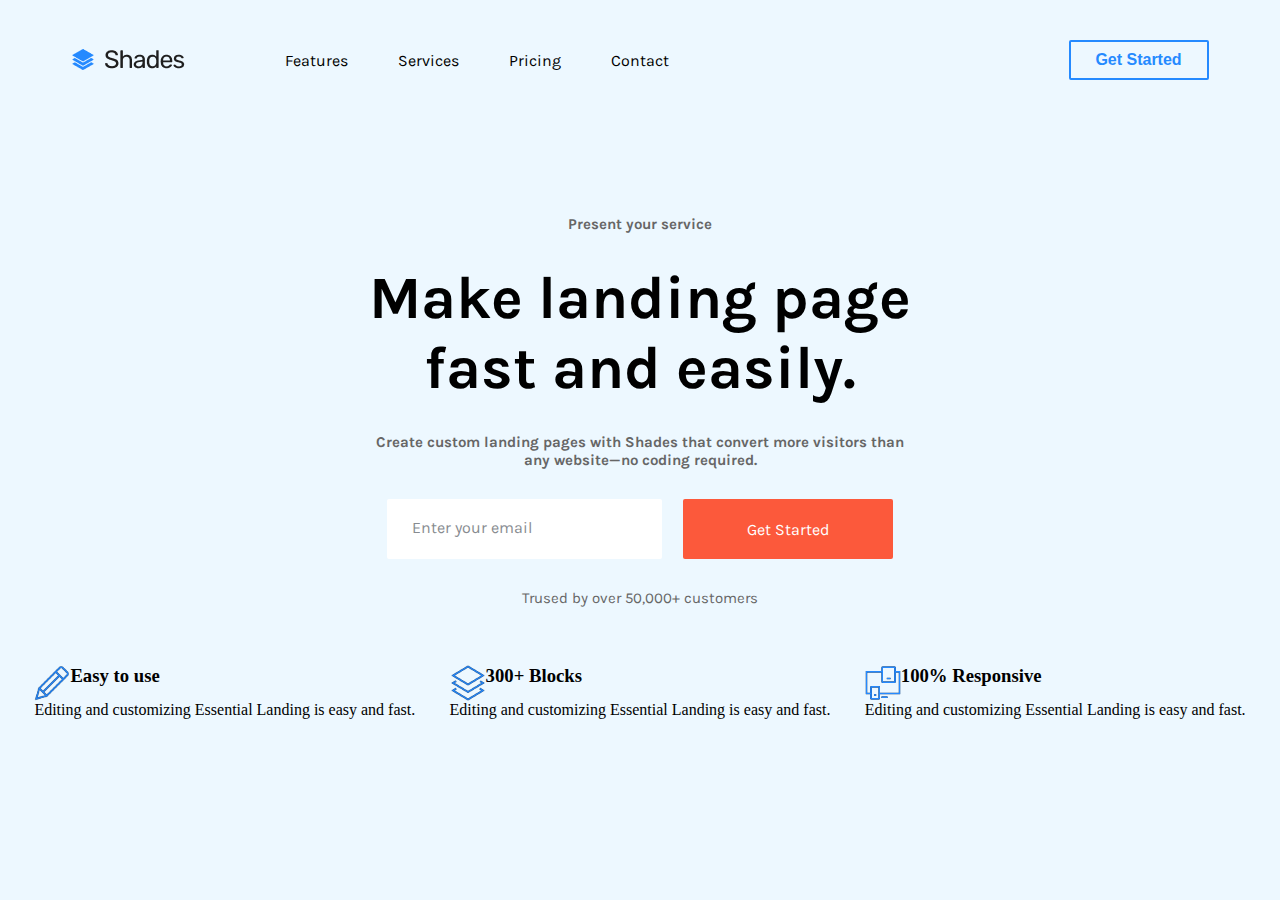
==== clonepg/index.html @ b216cfcd "first commit" ====
<!DOCTYPE html>
<html lang="pt-br">
<head>
    <meta charset="UTF-8">
    <meta http-equiv="X-UA-Compatible" content="IE=edge">
    <meta name="viewport" content="width=device-width, initial-scale=1.0">
    <link rel="shortcut icon" href="block.svg" type="image/x-icon">
    <link rel="stylesheet" href="style.css">
    <title>Shades</title>
</head>
<body>
    <section>
        <div class="conteiner-inicial">
            <header>
                <div class="sessao-header">
                    <div class="imagem-wrapper">
                        <img src="img/Logo.png" alt="logo">
                    </div>
                    <ul>
                        <li>Features </li>
                        <li>Services</li>
                        <li>Pricing</li>
                        <li>Contact</li>
                    </ul>
                    <div class="button-header">
                        <button type="submit">Get Started</button>
                    </div>
                </div>
            </header>
            <main>
                <div class="sessao-main">
                    <div class="sessao-texto">
                        <p>
                            Present your service
                        </p>
                        <h1>
                            Make landing page fast and easily.
                        </h1>
                        <p>
                            Create custom landing pages with Shades that convert more visitors than any website—no coding required.
                        </p>
                    </div>
                    <div class="input">
                        <div class="sessao-input">
                            <input type="text" class="field" id="Enter your email">
                            <label for="Enter your email" class="field-label">Enter your email</label>
                        </div>
                        <div class="button-main">
                            <button type="submit">Get Started</button>
                        </div>
                    </div>
                    <div class="paragrafo-footer-main">
                        <p>
                            Trused by over 50,000+ customers
                        </p>
                    </div>
                </div>
            </main>
            <div class="sessao-conteudo">
                <div class="conteiner-conteudo">
                    <div class="conteudo">
                        <div class="titulo-conteudo">
                            <img src="img/pencil.svg" alt="">
                            <h3>Easy to use</h3>
                        </div>
                        <div class="text-conteudo">
                            <p>
                                Editing and customizing Essential Landing is easy and fast.
                            </p>
                        </div>
                    </div>
                    <div class="conteudo">
                        <div class="titulo-conteudo">
                            <img src="img/blocks.svg" alt="">
                            <h3>300+ Blocks</h3>
                        </div>
                        <div class="text-conteudo">
                            <p>
                                Editing and customizing Essential Landing is easy and fast.
                            </p>
                        </div>
                    </div>
                    <div class="conteudo">
                        <div class="titulo-conteudo">
                            <img src="img/responsive.svg" alt="">
                            <h3>100% Responsive</h3>
                        </div>
                        <div class="text-conteudo">
                            <p>
                                Editing and customizing Essential Landing is easy and fast.
                            </p>
                        </div>
                    </div>
                </div>
            </div>
        </div>
    </section>
</body>
</html>
---- clonepg/style.css ----
@import url('https://fonts.googleapis.com/css2?family=Karla:wght@200;300;400;500;600;700&family=Rubik:wght@300;400;500;600&display=swap');

@import url("https://cdnjs.cloudflare.com/ajax/libs/font-awesome/5.15.4/css/all.min.css");

:root {
    --font-principal:'Karla', sans-serif
}

* {
    margin: 0;
    padding: 0;
}

.conteiner-inicial{
    width: 100%;
    height: 100vh;
    background-color: #d9f0ff7a;
    position: relative;
    
}

.sessao-header {
    display: flex;
    justify-content: center;
    align-items: center;
    padding-top: 40px;
}

.sessao-header img {
    padding-right: 50px;
    cursor: pointer;
}

.sessao-header ul {
    display: flex;
}

.sessao-header li {
    list-style: none;
    padding-left: 50px;
    font-family: var(--font-principal);
    cursor: pointer;
}

.sessao-header button {
    width: 140px;
    height: 40px;
    background: transparent;
    border: 2px solid #258AFF;
    color: #258AFF;
    border-radius: 2px;
    font-size: 16px;
    font-weight: 600;  
    margin-left: 400px;
    cursor: pointer;
}

main {
    width: 100%;
    height: 65%;
    display: flex;
    justify-content: center;
    align-items: flex-end;   
}

.sessao-main {
    width: 550px;
    height: 450px;
    
}

.sessao-texto p {
    text-align: center;
    font-family: var(--font-principal);
    font-size: 15px;
    font-weight: bold;
    color: #666666;
    padding-bottom: 30px;
}

.sessao-texto h1 {
    font-family: var(--font-principal);
    font-size: 60px;
    text-align: center;
    padding-bottom: 30px;
}

.ligth p {
    text-align: center;
    font-family: var(--font-principal);
    font-size: 15px;
    color: #666666;
    padding-bottom: 30px;
}

.sessao-input {
    position: relative;
}

.input {
    display: flex;
    justify-content: space-evenly;
    align-items: center;
}

.field {
    width: 275px;
    height: 60px;
    border: none;
    background-color: white;
    border-radius: 2px;
}

.field-label {
    width: 100%;
    height: 100%;
    font-family: var(--font-principal);
    border: none;
    position: absolute;
    left: 25px;
    top: 19px;
    color: #878B90;
    font-size: 16px;
}

.field:focus ~ .field-label {
    opacity: 0;
}

.input button {
    width: 210px;
    height: 60px;
    background-color:#FC593B;
    color: white;
    border: none;
    border-radius: 2px;
    font-size: 16px;
    cursor: pointer;
    font-family: var(--font-principal);
}

.input button:hover {
    background-color:#f83d1c;
}

.paragrafo-footer-main {
    display: flex;
    justify-content: center;
    padding-top: 30px;
}

.paragrafo-footer-main p {
    text-align: center;
    font-family: var(--font-principal);
    font-size: 15px;
    color: #666666;
    padding-bottom: 30px;
}

.conteiner-conteudo {
    display: flex;
    justify-content: space-evenly;
    align-items: center;
}

.conteudo {
    
}

.titulo-conteudo {
    
    display: flex;

}
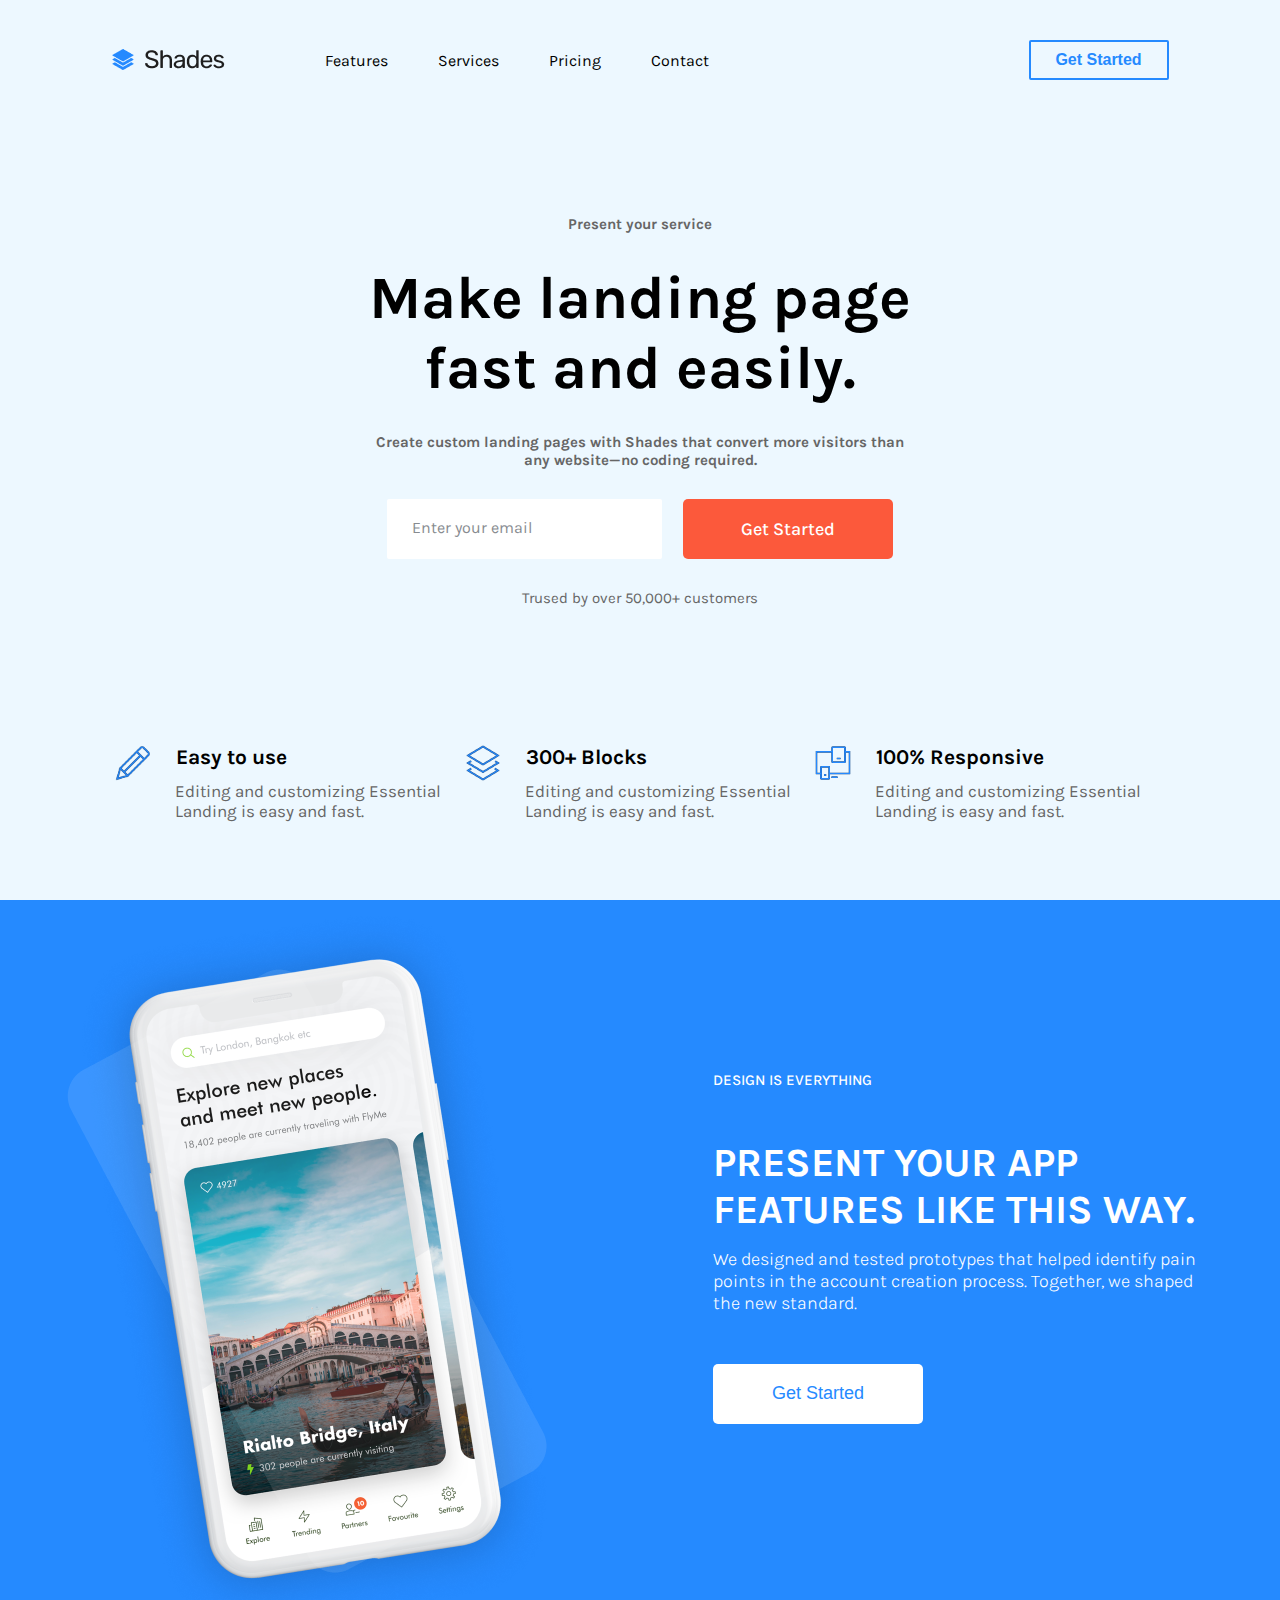
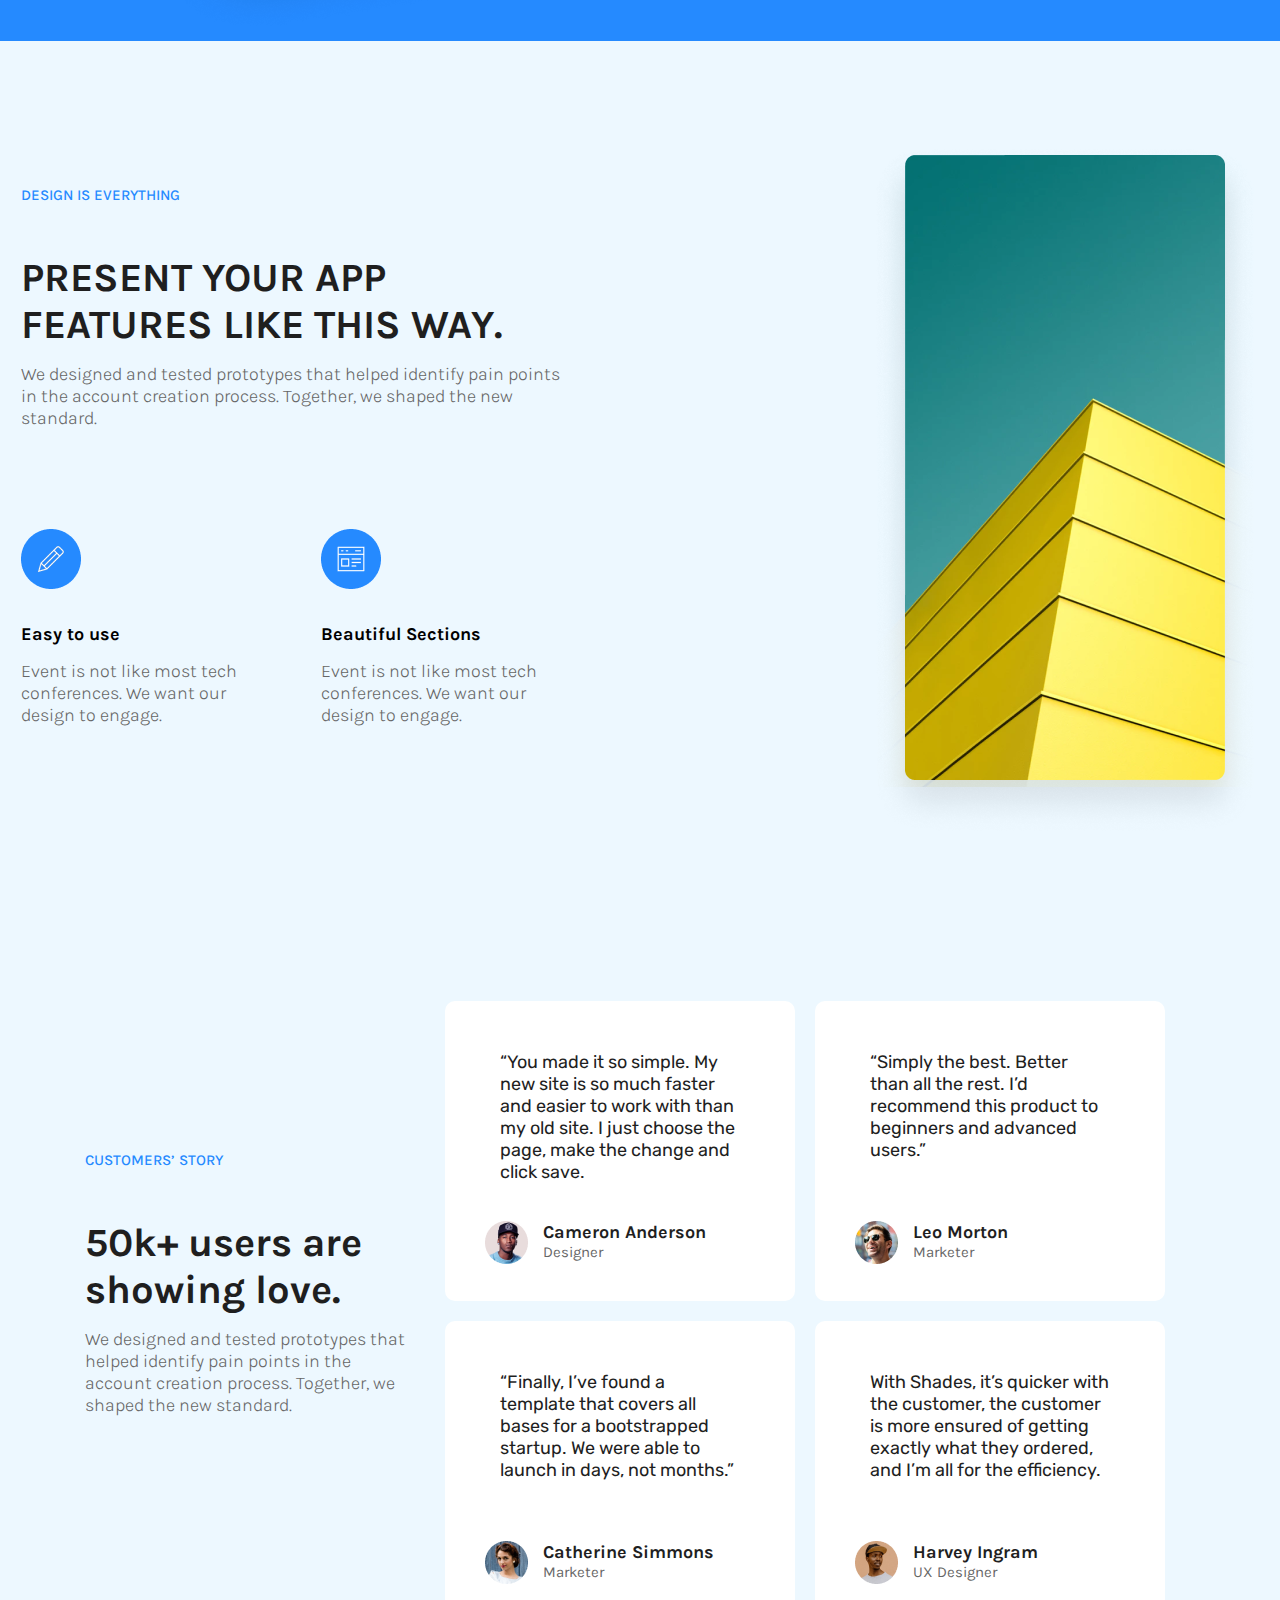
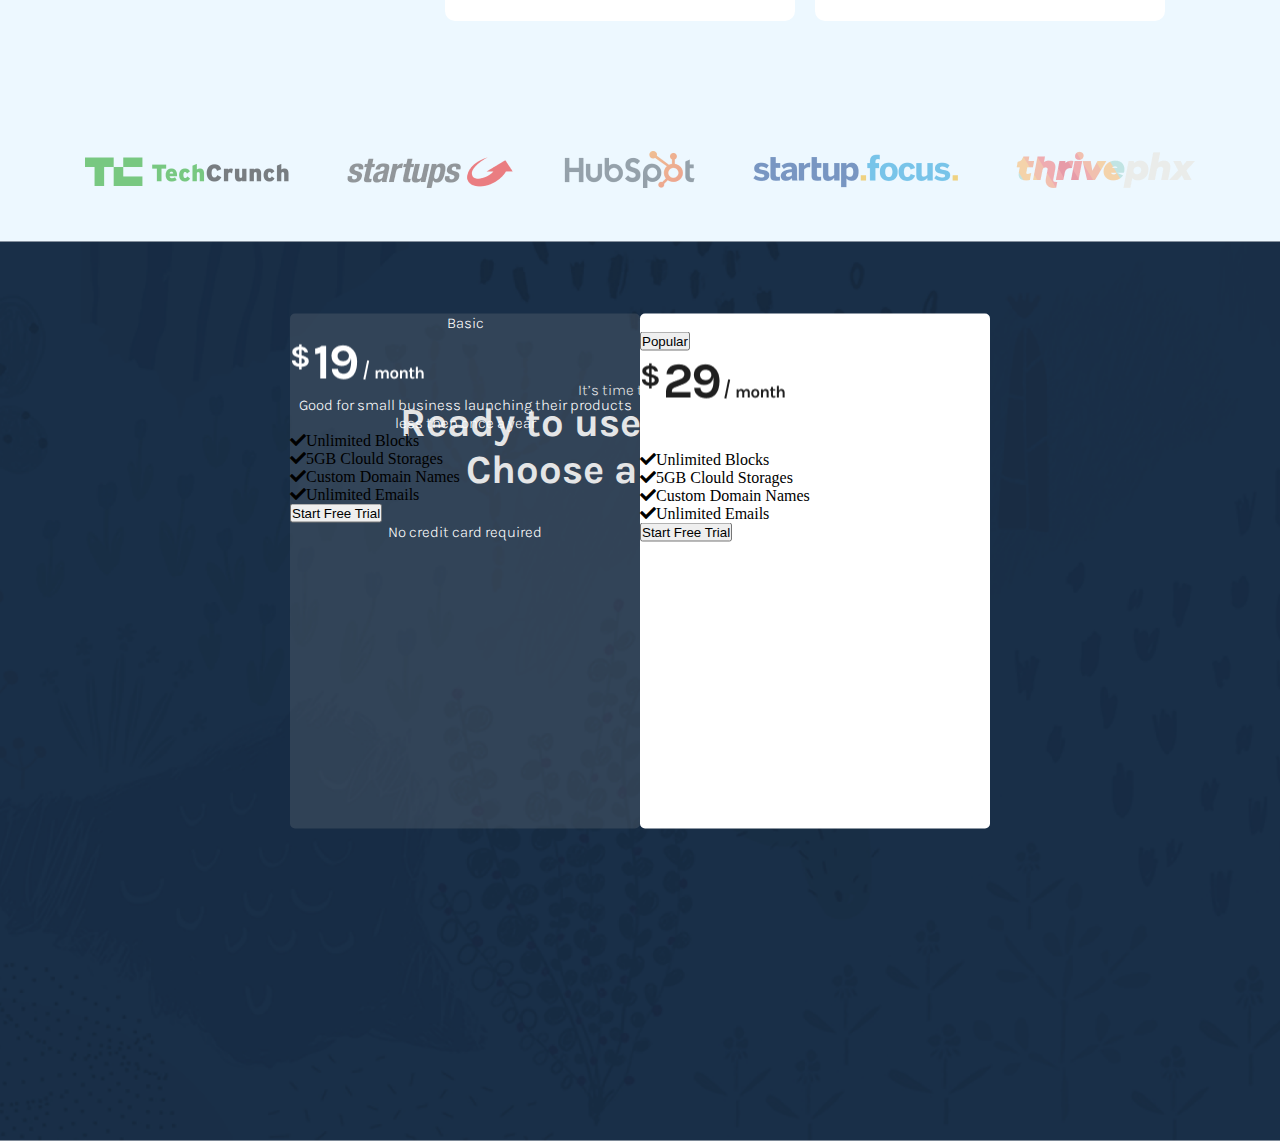
==== commit 953a1f18: "20-08" ====
--- a/clonepg/index.html
+++ b/clonepg/index.html
@@ -95,5 +95,238 @@
             </div>
         </div>
     </section>
+
+    <section>
+        <div class="conteiner-2">
+            <div class="sessao-celular">
+                <div class="celular-conteudo">
+                    <div class="celular-imagens">
+                        <img src="img/app-shot-01.png   " alt="jpg">
+                        <img src="img/Rectangle.png" id="png" alt="png">
+                    </div>
+                    <div class="celular-texto">
+                        <p id="p-footer">
+                            Design is everything
+                        </p>
+                        <h3>
+                            Present your app features like this way.
+                        </h3>
+                        <p>
+                            We designed and tested prototypes that helped identify pain points in the account creation process. Together, we shaped the new standard.
+                        </p>
+                        <button type="submit">Get Started</button>
+                    </div>
+                </div>
+            </div>
+        </div>
+    </section>
+
+    <section>
+        <div class="conteiner-3">
+            <div class="sessao-3">
+                <div class="conteudo-3">
+                    <div class="texto-3">
+                        <p id="p-footer-2">
+                            Design is everything
+                        </p>
+                        <h3>
+                            Present your app features like this way.
+                        </h3>
+                        <p>
+                            We designed and tested prototypes that helped identify pain points in the account creation process. Together, we shaped the new standard.
+                        </p>
+                    </div>
+                    <div class="icones-3">
+                        <div class="bloco-3">
+                            <img src="img/ICON-pencil.png" alt="pencil">
+                            <h4>
+                                Easy to use
+                            </h4>
+                            <p>
+                                Event is not like most tech conferences. We want our design to engage.
+                            </p>
+                        </div>
+                        <div class="bloco-3">
+                            <img src="img/ICON-blocks.png" alt="blocks">
+                            <h4>
+                                Beautiful Sections
+                            </h4>
+                            <p>
+                                Event is not like most tech conferences. We want our design to engage.
+                            </p>
+                        </div>
+                    </div>
+                </div> 
+                <div class="conteiner-3-imagem">
+                    <img src="img/cartao.png" alt="cartao">
+                </div>
+            </div>
+        </div>
+    </section>
+
+    <section>
+        <div class="conteiner-4">
+            <div class="main-pagina-4">
+                <div class="sessao-4">
+                    <div class="conteudo-4">
+                        <p id="p-footer-3">
+                            Customers’ story
+                        </p>
+                        <h3>
+                            50k+ users are showing love.
+                        </h3>
+                        <p>
+                            We designed and tested prototypes that helped identify pain points in the account creation process. Together, we shaped the new standard.
+                        </p>
+                    </div>
+                    <div class="cards">
+                        <div class="cards-info">
+                            <div class="lista">
+                                <div class="comentario">
+                                    <p>
+                                        “You made it so simple. My new site is so much faster and easier to work with than my old site. I just choose the page, make the change and click save.
+                                    </p>
+                                </div>
+                                <div class="ident">
+                                    <img src="img/imagem 1.png" alt="1">
+                                    <div class="nomes">
+                                        <p id="nome">
+                                            Cameron Anderson
+                                        </p>
+                                        <p>
+                                            Designer
+                                        </p>
+                                    </div>
+                                </div>
+                            </div>
+                            <div class="lista">
+                                <div class="comentario">
+                                    <p>
+                                        “Simply the best. Better than all the rest. I’d recommend this product to beginners and advanced users.”
+                                    </p>
+                                </div>
+                                <div class="ident">
+                                    <img src="img/imagem 2.png" alt="2">
+                                    <div class="nomes">
+                                        <p id="nome">
+                                            Leo Morton
+                                        </p>
+                                        <p>
+                                            Marketer
+                                        </p>
+                                    </div>
+                                </div>
+                            </div>
+                        </div>
+                        <div class="cards-info">
+                            <div class="lista">
+                                <div class="comentario">
+                                    <p>
+                                        “Finally, I’ve found a template that covers all bases for a bootstrapped startup. We were able to launch in days, not months.”
+                                    </p>
+                                </div>
+                                <div class="ident">
+                                    <img src="img/imagem 3.png" alt="3">
+                                    <div class="nomes">
+                                        <p id="nome">
+                                            Catherine Simmons
+                                        </p>
+                                        <p>
+                                            Marketer
+                                        </p>
+                                    </div>
+                                </div>
+                            </div>
+                            <div class="lista">
+                                <div class="comentario">
+                                    <p>
+                                      With Shades, it’s quicker with the customer, the customer is more ensured of getting exactly what they ordered, and I’m all for the efficiency.
+                                    </p>
+                                </div>
+                                <div class="ident">
+                                    <img src="img/imagem 4.png" alt="4">
+                                    <div class="nomes">
+                                        <p id="nome">
+                                            Harvey Ingram
+                                        </p>
+                                        <p>
+                                            UX Designer
+                                        </p>
+                                    </div>
+                                </div>
+                            </div>
+                        </div>
+                    </div>
+                </div>
+                <div class="footer-pafina-4">
+                    <div class="marcas">
+                        <div class="imagens-marcas">
+                            <img src="img/footer.png" alt="marcas">
+                        </div>
+                    </div>
+                </div>
+            </div>
+        </div>
+    </section>
+
+    <section>
+        <div class="conteiner-5">
+            <div class="imagem-wrapper-5">
+                <img src="img/Rectangle-pagina 5.png" alt="">
+            </div>
+            <div class="texto-5">
+                <p>
+                    It’s time to taste it
+                </p>
+                <h3>
+                    Ready to use our service? Choose a package.
+                </h3>
+            
+                <div class="sessao-info">
+                    <div class="card-info-19">
+                        <p>
+                            Basic
+                        </p>
+                        <img src="img/19.png" alt="19">
+                        <p>
+                            Good for small business launching their products less then once a year
+                        </p>
+                        <ul>
+                            <li><i class="fas fa-check"></i>Unlimited Blocks</li>
+                            <li><i class="fas fa-check"></i>5GB Clould Storages</li>
+                            <li><i class="fas fa-check"></i>Custom Domain Names</li>
+                            <li><i class="fas fa-check"></i>Unlimited Emails</li>
+                        </ul>
+                        <button type="submit">Start Free Trial</button>
+                        <p>
+                            No credit card required
+                        </p>
+                    </div>
+                    <div class="card-info-29">
+                        <div class="header-card">
+                            <p>
+                                Pro
+                            </p>
+                            <button type="submit">Popular</button>
+                        </div>
+                        <img src="img/29.png" alt="29">
+                        <p>
+                            Good for small business launching their products less then once a year
+                        </p>
+                        <ul>
+                            <li><i class="fas fa-check"></i>Unlimited Blocks</li>
+                            <li><i class="fas fa-check"></i>5GB Clould Storages</li>
+                            <li><i class="fas fa-check"></i>Custom Domain Names</li>
+                            <li><i class="fas fa-check"></i>Unlimited Emails</li>
+                        </ul>
+                        <button type="submit">Start Free Trial</button>
+                        <p>
+                            No credit card required
+                        </p>
+                    </div>
+                </div>
+            </div> 
+        </div>
+    </section>
 </body>
 </html>--- a/clonepg/style.css
+++ b/clonepg/style.css
@@ -51,7 +51,7 @@
     border-radius: 2px;
     font-size: 16px;
     font-weight: 600;  
-    margin-left: 400px;
+    margin-left: 320px;
     cursor: pointer;
 }
 
@@ -133,8 +133,9 @@
     background-color:#FC593B;
     color: white;
     border: none;
-    border-radius: 2px;
-    font-size: 16px;
+    border-radius: 5px;
+    font-size: 18px;
+    font-weight: 500;
     cursor: pointer;
     font-family: var(--font-principal);
 }
@@ -157,18 +158,373 @@
     padding-bottom: 30px;
 }
 
+.sessao-conteudo {
+    width: 100%;
+    display: flex;
+    justify-content: center;
+    align-items: center;
+    padding-top: 80px;
+}
+
 .conteiner-conteudo {
-    display: flex;
-    justify-content: space-evenly;
-    align-items: center;
+    width: 100%;
+    display: flex;
+    justify-content: center;
+    align-items: center;
+    position: relative;
 }
 
 .conteudo {
+    width: 350px;
+    align-items: center;
+}
+
+.titulo-conteudo {
+    display: flex;
+}
+
+.titulo-conteudo img {
+    padding-right: 25px;
+}
+
+.titulo-conteudo h3 {
+    font-family: var(--font-principal);
+    font-size: 21px;
+    color: #000000;
+}
+
+.text-conteudo {
+    padding-left: 60px;
+    font-family: var(--font-principal);
+    font-size: 17px;
+    color: #666666;
+}
+
+/* pagina  2 */ 
+
+.conteiner-2 {
+    width: 100%;
+    background-color: #258AFF;
+}
+
+.sessao-celular {
+    display: flex;
+    justify-content: center;
+    align-items: center;
+}
+
+.celular-conteudo {
+    display: flex;
+    justify-content: center;
+    align-items: center;
+    position: relative;
+}
+
+.celular-imagens {
+    display: flex;
+    align-items: center;
+}
+
+#png {
+    position: absolute;
+}
+
+.celular-texto {
+    width: 500px;
+    height: 400px;
+    padding-left: 150px;
+}
+
+#p-footer {
+    font-family: var(--font-principal);
+    font-size: 15px;
+    text-transform: uppercase;
+    color: white;
+    font-weight: 500;
+    padding-bottom: 50px;
+}
+
+.celular-texto h3 {
+    font-family: var(--font-principal);
+    font-size: 40px;
+    text-transform: uppercase;
+    color: white;
+    padding-bottom: 15px;
+}
+
+.celular-texto p {
+    font-family: var(--font-principal);
+    font-size: 18px;
+    color: white;
+    font-weight: 300;
+    padding-bottom: 50px;
+}
+
+.celular-texto button {
+    width: 210px;
+    height: 60px;
+    background-color: white;
+    border-radius: 5px;
+    border:none; 
+    color: #258AFF;
+    font-size: 18px;
+    font-weight: 500;
+    cursor: pointer;
+}
+
+.celular-texto button:hover {
+    opacity: 0.8;
+}
+
+/* pagina  3 */ 
+
+.conteiner-3 {
+    width: 100%;
+    height: 100vh;
+    background-color: #d9f0ff7a;
+    display: flex;
+    justify-content: center;
+    align-items: center;
+}
+
+.sessao-3 {
+    display: flex;
+    justify-content: center;
+    align-items: center;
+}
+
+.conteudo-3 {
+    width: 550px;
+    height: 610px;
+    padding-right: 300px;
+}
+
+#p-footer-2 {
+    font-family: var(--font-principal);
+    font-size: 15px;
+    text-transform: uppercase;
+    color: #258AFF;
+    font-weight: 500;
+    padding-bottom: 50px;
+}
+
+.conteudo-3 h3 {
+    font-family: var(--font-principal);
+    font-size: 40px;
+    text-transform: uppercase;
+    color: #1F1F1F;
+    padding-bottom: 15px;
+}
+
+.conteudo-3 p {
+    font-family: var(--font-principal);
+    font-size: 18px;
+    color: #666666;
+    font-weight: 300;
+    padding-bottom: 100px;
+}
+
+.icones-3 {
+    width: 100%;
+    display: flex;
+    justify-content: space-between;
     
 }
 
-.titulo-conteudo {
-    
-    display: flex;
-
+.icones-3 img {
+    padding-bottom: 30px;
+}
+
+.icones-3 h4 {
+    padding-bottom: 15px;
+    font-family: var(--font-principal);
+    font-size: 18px;
+    color: black;
+}
+
+.icones-3 p {
+    font-family: var(--font-principal);
+    font-size: 18px;
+    color: #666666;
+    font-weight: 300;
+}
+
+.bloco-3 {
+    width: 250px;
+    height: 220px;
+}
+
+/* pagina  4 */ 
+
+.conteiner-4 {
+    width: 100%;
+    height: 100vh;
+    background-color: #d9f0ff7a;
+    display: flex;
+    justify-content: center;
+    align-items: center;
+}
+
+.sessao-4 {
+    display: flex;
+    align-items: center;
+}
+
+.conteudo-4 {
+    width: 320px;
+    height: 320px;
+    padding-right: 30px;
+}
+
+#p-footer-3 {
+    font-family: var(--font-principal);
+    font-size: 15px;
+    text-transform: uppercase;
+    color: #258AFF;
+    font-weight: 500;
+    padding-bottom: 50px;
+}
+
+.conteudo-4 h3 {
+    font-family: var(--font-principal);
+    font-size: 40px;
+    color: #1F1F1F;
+    padding-bottom: 15px;
+}
+
+.conteudo-4 p {
+    font-family: var(--font-principal);
+    font-size: 18px;
+    color: #666666;
+    font-weight: 300;
+}
+
+.cards-info {
+    display: flex;
+}
+
+.lista {
+    width: 350px;
+    height: 300px;
+    background-color: white;
+    border-radius: 10px;
+    margin: 10px;
+}
+
+.comentario {
+    font-family: 'Rubik', sans-serif;
+    font-size: 18px;
+    color: #1F1F1F;
+    width: 240px;
+    height: 50px;
+    margin: auto;
+    padding-top: 50px;
+    padding-bottom: 120px;
+}
+
+.ident {
+    display: flex;  
+    padding-left: 40px;
+}
+
+#nome {
+    font-family: var(--font-principal);
+    font-size: 18px;
+    color: #1F1F1F;
+    font-weight: bold;
+    padding-left: 15px;
+}
+
+.ident p {
+    font-family: var(--font-principal);
+    font-size: 15px;
+    color: #666666;
+    padding-left: 15px;
+}
+
+.footer-pafina-4 {
+    width: 100%;
+    display: flex;
+    justify-content: center;
+    align-items: center;
+}
+
+.marcas {
+    padding-top: 120px;
+}
+
+/* pagina 5 */
+
+.conteiner-5 {
+    width: 100%;
+    height: 100vh;  
+    position: relative;
+}
+
+.imagem-wrapper-5 {
+    width: 100%;
+    height: 100%;
+}
+
+.imagem-wrapper-5 img {
+    width: 100%;
+    height: 100%;
+    object-fit: cover;
+}
+
+.texto-5 {
+    width: 610px;
+    height: 180px;
+    position: absolute;
+    top: 140px;
+    left: 50%;
+    transform: translate(-50%);
+    padding-bottom: 100px;
+}
+
+.texto-5 p {
+    font-family: var(--font-principal);
+    font-size: 15px;
+    color: #ffffff;
+    font-weight: 300;
+    text-align: center;
+}
+
+.texto-5 h3 {
+    font-family: var(--font-principal);
+    font-size: 40px;
+    color: white;
+    text-align: center;
+}
+
+.sessao-info {
+    display: flex;
+    position: absolute;
+    top: 50%;
+    left: 50%;
+    transform: translate(-50%, -50%);
+    padding-top: 100px;
+}
+
+.card-info-19 {
+    width: 350px;
+    height: 515px;
+    background-color: #878b903a;
+    border-radius: 5px;
+    list-style: none;
+}
+
+.card-info-29 {
+    width: 350px;
+    height: 515px;
+    background-color: #ffffff;
+    border-radius: 5px;
+}
+
+.card-info-19 ul {
+    list-style: none;
+}
+
+.card-info-29 ul {
+    list-style: none;
 }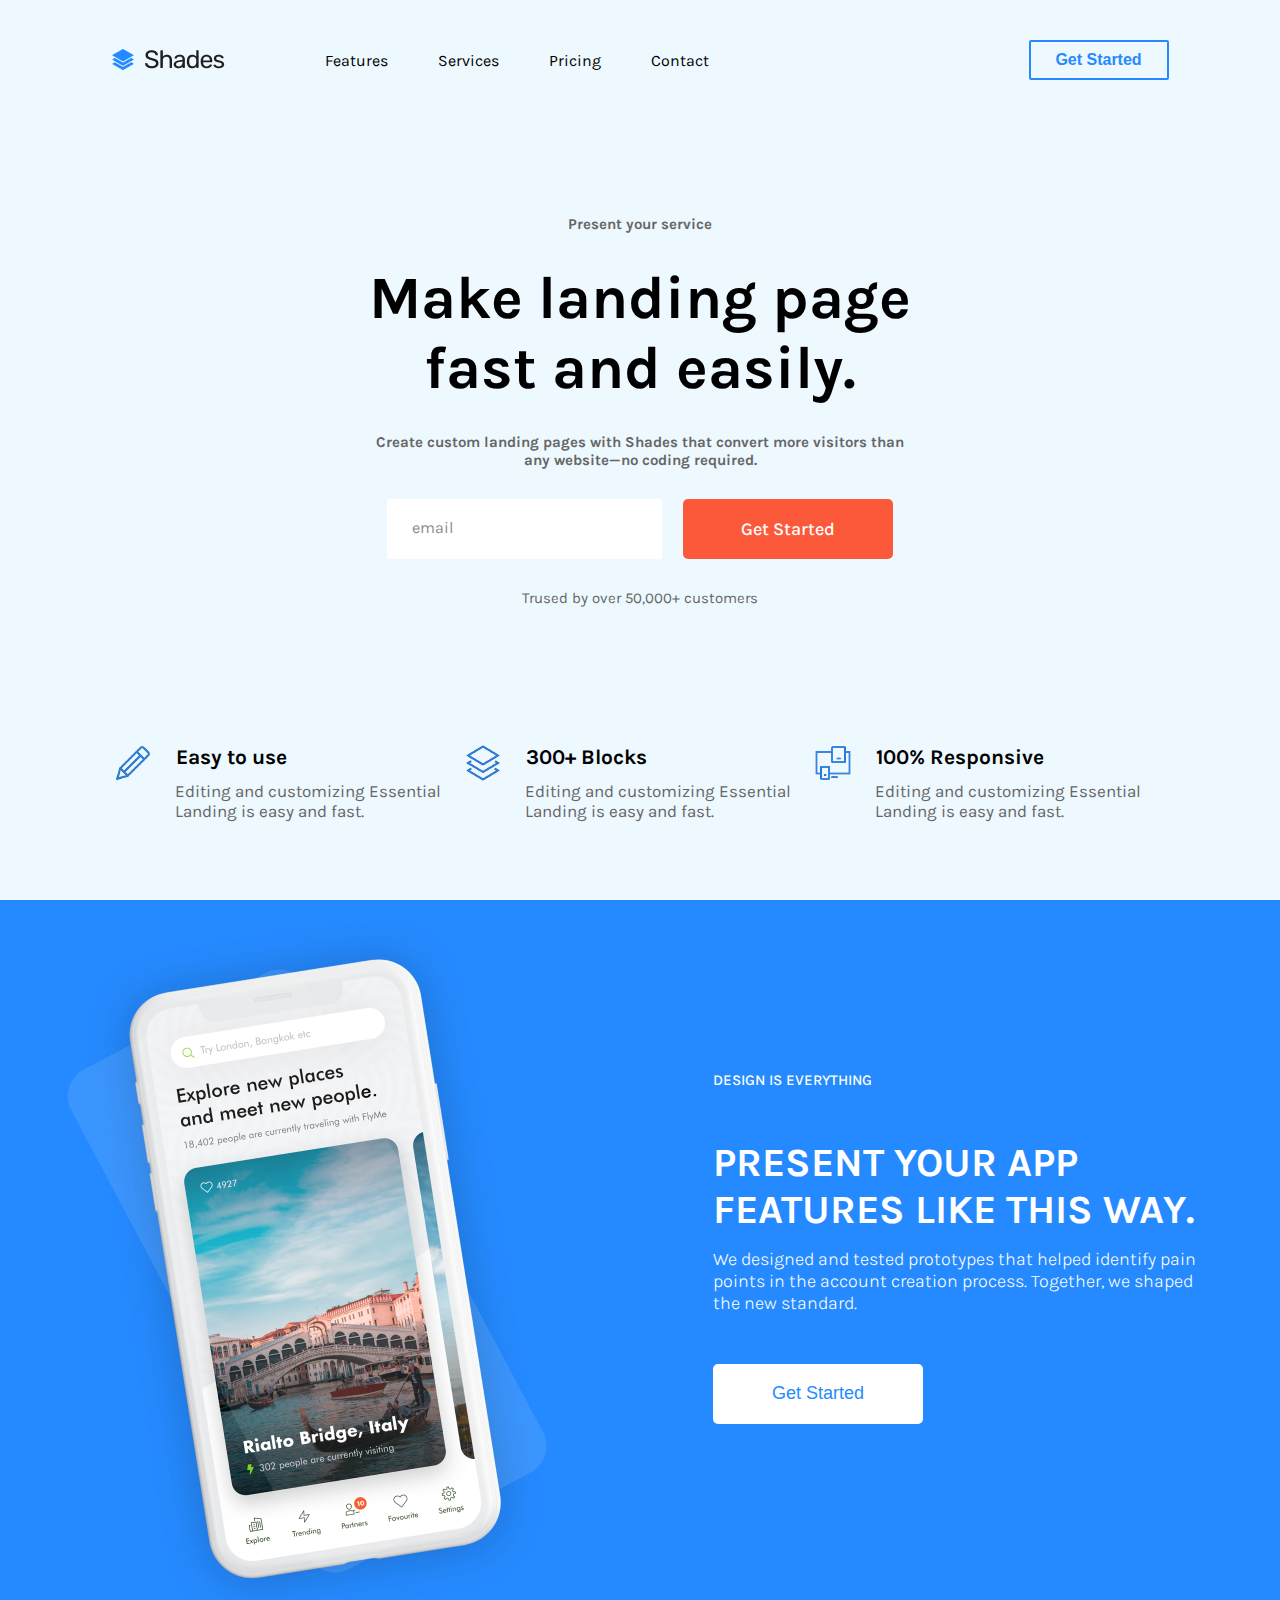
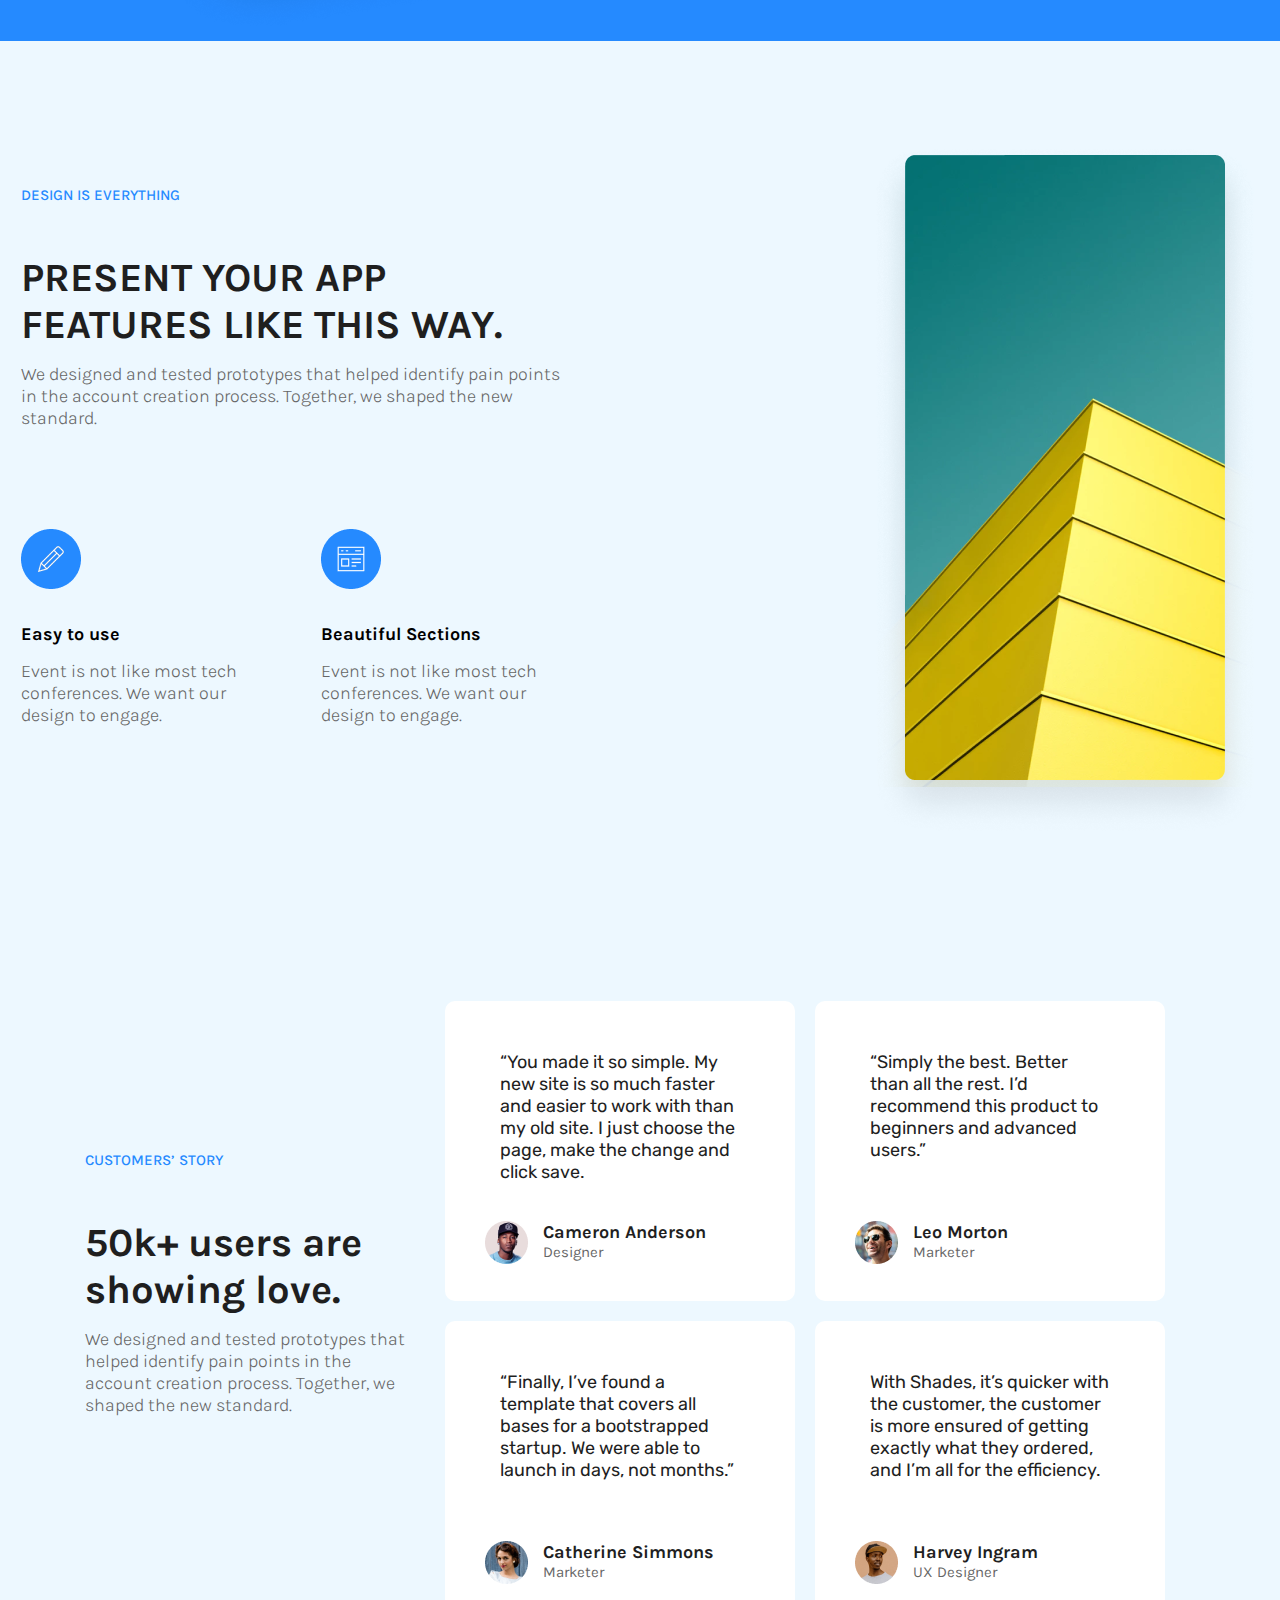
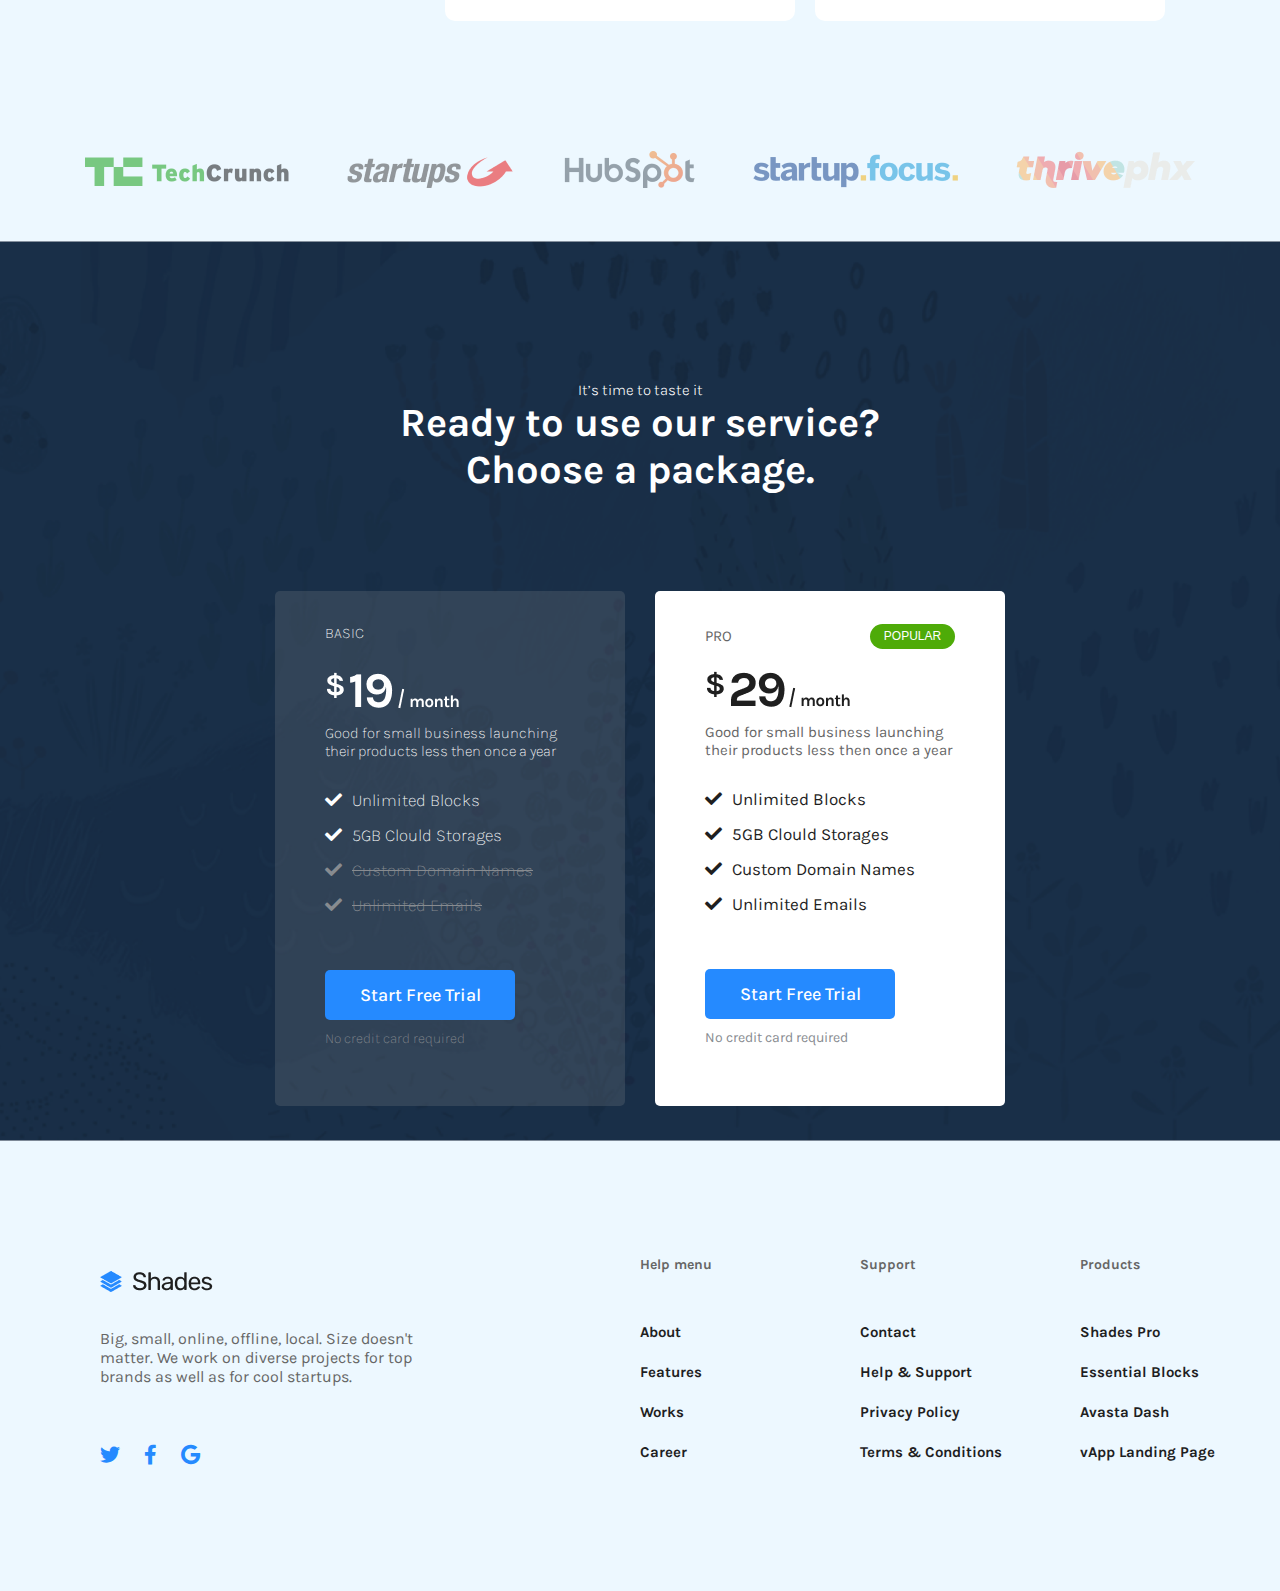
==== commit a67d0bb9: "23/08" ====
--- a/clonepg/index.html
+++ b/clonepg/index.html
@@ -42,8 +42,8 @@
                     </div>
                     <div class="input">
                         <div class="sessao-input">
-                            <input type="text" class="field" id="Enter your email">
-                            <label for="Enter your email" class="field-label">Enter your email</label>
+                            <input type="text" nome="email" id="email" class="field">
+                            <label for="email" class="field-label">email</label>
                         </div>
                         <div class="button-main">
                             <button type="submit">Get Started</button>
@@ -274,59 +274,122 @@
             <div class="imagem-wrapper-5">
                 <img src="img/Rectangle-pagina 5.png" alt="">
             </div>
-            <div class="texto-5">
-                <p>
-                    It’s time to taste it
-                </p>
-                <h3>
-                    Ready to use our service? Choose a package.
-                </h3>
+            <div class="conteiner-texto">
+                <div class="texto-5">
+                    <p>
+                        It’s time to taste it
+                    </p>
+                    <h3>
+                        Ready to use our service? Choose a package.
+                    </h3>
+                </div>
             
                 <div class="sessao-info">
                     <div class="card-info-19">
-                        <p>
-                            Basic
-                        </p>
-                        <img src="img/19.png" alt="19">
-                        <p>
-                            Good for small business launching their products less then once a year
-                        </p>
-                        <ul>
-                            <li><i class="fas fa-check"></i>Unlimited Blocks</li>
-                            <li><i class="fas fa-check"></i>5GB Clould Storages</li>
-                            <li><i class="fas fa-check"></i>Custom Domain Names</li>
-                            <li><i class="fas fa-check"></i>Unlimited Emails</li>
-                        </ul>
-                        <button type="submit">Start Free Trial</button>
-                        <p>
-                            No credit card required
-                        </p>
+                        <div class="conteudo-info-19">
+                            <p id="p-info-19">
+                                Basic
+                            </p>
+                            <img src="img/19.png" alt="19">
+                            <p>
+                                Good for small business launching their products less then once a year
+                            </p>
+                            <ul>
+                                <li><i class="fas fa-check"></i>Unlimited Blocks</li>
+                                <li><i class="fas fa-check"></i>5GB Clould Storages</li>
+                                <li id="li-cinza"><i class="fas fa-check"></i><del>Custom Domain Names</del></li>
+                                <li id="li-cinza"><i class="fas fa-check"></i><del>Unlimited Emails</del></li>
+                            </ul>
+                            <button type="submit">Start Free Trial</button>
+                            <p id="p-cinza">
+                                No credit card required
+                            </p>
+                        </div>
                     </div>
                     <div class="card-info-29">
-                        <div class="header-card">
-                            <p>
-                                Pro
-                            </p>
-                            <button type="submit">Popular</button>
-                        </div>
-                        <img src="img/29.png" alt="29">
-                        <p>
-                            Good for small business launching their products less then once a year
-                        </p>
-                        <ul>
-                            <li><i class="fas fa-check"></i>Unlimited Blocks</li>
-                            <li><i class="fas fa-check"></i>5GB Clould Storages</li>
-                            <li><i class="fas fa-check"></i>Custom Domain Names</li>
-                            <li><i class="fas fa-check"></i>Unlimited Emails</li>
-                        </ul>
-                        <button type="submit">Start Free Trial</button>
-                        <p>
-                            No credit card required
-                        </p>
+                        <div class="conteudo-info-29">
+                            <div class="header-card">
+                                <p id="p-info-29">
+                                    Pro
+                                </p>
+                                <button type="submit">Popular</button>
+                            </div>
+                            <div class="conteudo-card">
+                                <img src="img/29.png" alt="29">
+                                <p id="p-conteudo">
+                                    Good for small business launching their products less then once a year
+                                </p>
+                                <ul>
+                                    <li><i class="fas fa-check"></i>Unlimited Blocks</li>
+                                    <li><i class="fas fa-check"></i>5GB Clould Storages</li>
+                                    <li><i class="fas fa-check"></i>Custom Domain Names</li>
+                                    <li><i class="fas fa-check"></i>Unlimited Emails</li>
+                                </ul>
+                                <button type="submit">Start Free Trial</button>
+                                <p id="p-cinza">
+                                    No credit card required
+                                </p>
+                            </div>
+                        </div>
                     </div>
                 </div>
             </div> 
         </div>
+    </section>
+
+    <section>
+        <footer>
+            <div class="conteiner-footer">
+                <div class="logo-6">
+                    <div class="imagem-wrapper-footer">
+                        <img src="img/Logo.png" alt="logo">
+                    </div>
+                    <p>
+                        Big, small, online, offline, local. Size doesn't matter. We work on diverse projects for top brands as well as for cool startups.
+                    </p>
+                    <div class="icones-footer">
+                        <i class="fab fa-twitter"></i>
+                        <i class="fab fa-facebook-f"></i>
+                        <i class="fab fa-google"></i>
+                    </div>
+                </div>
+                <div class="conteiner-texto-footer">
+                    <div class="text-menu-footer">
+                        <h4>
+                            Help menu
+                        </h4>
+                        <div class="menu-text">
+                            <p>About</p>
+                            <p>Features</p>
+                            <p>Works</p>
+                            <p>Career</p>
+                        </div>
+                    </div>
+                    <div class="text-menu-footer">
+                        <h4>
+                            Support
+                        </h4>
+                        <div class="menu-text">
+                            <p>Contact</p>
+                            <p>Help & Support</p>
+                            <p>Privacy Policy</p>
+                            <p>Terms & Conditions</p>
+                        </div>
+                    </div>
+                    <div class="text-menu-footer">
+                        <h4>
+                            Products
+                        </h4>
+                        <div class="menu-text">
+                            <p>Shades Pro</p>
+                            <p>Essential Blocks</p>
+                            <p>Avasta Dash</p>
+                            <p>vApp Landing Page</p>
+                        </div>
+                    </div>
+                </div>
+            </div>
+        </footer>
     </section>
 </body>
 </html>--- a/clonepg/style.css
+++ b/clonepg/style.css
@@ -55,6 +55,10 @@
     cursor: pointer;
 }
 
+.sessao-header button:hover {
+    opacity: 0.6;
+}
+
 main {
     width: 100%;
     height: 65%;
@@ -95,6 +99,8 @@
 
 .sessao-input {
     position: relative;
+    font-family: var(--font-principal);
+    color: #878B90;
 }
 
 .input {
@@ -111,9 +117,8 @@
     border-radius: 2px;
 }
 
+
 .field-label {
-    width: 100%;
-    height: 100%;
     font-family: var(--font-principal);
     border: none;
     position: absolute;
@@ -121,11 +126,19 @@
     top: 19px;
     color: #878B90;
     font-size: 16px;
-}
+    transition: 0.5s;
+    pointer-events: none;
+    
+}
+
 
 .field:focus ~ .field-label {
-    opacity: 0;
-}
+    top: -20px;
+    font-size: 16px;
+    color: rgb(185, 185, 185);
+}
+
+
 
 .input button {
     width: 210px;
@@ -479,7 +492,6 @@
     top: 140px;
     left: 50%;
     transform: translate(-50%);
-    padding-bottom: 100px;
 }
 
 .texto-5 p {
@@ -499,19 +511,100 @@
 
 .sessao-info {
     display: flex;
+    position: absolute;
+    top: 350px;
+    left: 50%;
+    transform: translate(-50%);
+}
+
+.card-info-19 {
+    width: 350px;
+    height: 515px;
+    margin-right: 30px;
+    background-color: #878b903a;
+    border-radius: 5px;
+    list-style: none;
+    position: relative;
+}
+
+.conteudo-info-19 {
+    width: 250px;
+    height: 450px;
     position: absolute;
     top: 50%;
     left: 50%;
     transform: translate(-50%, -50%);
-    padding-top: 100px;
-}
-
-.card-info-19 {
-    width: 350px;
-    height: 515px;
-    background-color: #878b903a;
+}
+
+#p-info-19 {
+    font-family: var(--font-principal);
+    font-size: 15px;
+    color: #ffffff;
+    text-transform: uppercase;
+    padding-bottom: 18px;
+}
+
+#p-cinza {
+    font-family: var(--font-principal);
+    font-size: 14px;
+    color: #878B90;
+}
+
+.conteudo-info-19 p {
+    font-family: var(--font-principal);
+    font-size: 15px;
+    color: #ffffff;
+    padding-bottom: 30px;
+    font-weight: 100; 
+}
+
+.card-info-19 li {
+    font-family: var(--font-principal);
+    font-size: 17px;
+    color: #ffffff;
+    font-weight: 200;
+    padding-bottom: 15px;
+    list-style: none;
+}
+
+#li-cinza {
+    font-family: var(--font-principal);
+    font-size: 17px;
+    color: #878B90;
+    font-weight: 200;
+}
+
+.card-info-19 i {
+    padding-right: 10px;
+}
+
+.card-info-19 button {
+    width: 190px;
+    height: 50px;
+    font-family: var(--font-principal);
+    font-size: 18px;
+    background-color: #258AFF;
+    border: none;
     border-radius: 5px;
-    list-style: none;
+    font-weight: 500;
+    color: #ffffff;
+    margin-top: 40px;
+    margin-bottom: 10px;
+    cursor: pointer;
+}
+
+.card-info-19 button:hover {
+    background-color: #3a96ff;
+}
+
+/* arrumar o paragrfo final */
+
+
+#p-info-29 {
+    font-family: var(--font-principal);
+    font-size: 15px;
+    color: #666666;
+    text-transform: uppercase;
 }
 
 .card-info-29 {
@@ -521,10 +614,178 @@
     border-radius: 5px;
 }
 
-.card-info-19 ul {
+.card-info-29 {
+    width: 350px;
+    height: 515px;
+    background-color: #ffffff;
+    border-radius: 5px;
     list-style: none;
+    position: relative;
+}
+
+.conteudo-info-29 {
+    width: 250px;
+    height: 450px;
+    position: absolute;
+    top: 50%;
+    left: 50%;
+    transform: translate(-50%, -50%);
+}
+
+#p-cinza-29 {
+
+}
+
+.header-card {
+    display: flex;
+    justify-content: space-between;
+    align-items: center;
+    padding-bottom: 10px;
+}
+
+.header-card button {
+    width: 85px;
+    height: 25px;
+    background-color: #4EAB08;
+    border-radius: 100px;
+    border: none;
+    color: white;
+    font-size: 12px;
+    text-transform: uppercase;
+    cursor: pointer;
+}
+
+.header-card button:hover {
+    background-color: #71c432;
+}
+
+#p-conteudo {
+    font-family: var(--font-principal);
+    font-size: 15px;
+    color: #666666;
+    padding-bottom: 30px;
 }
 
 .card-info-29 ul {
     list-style: none;
+}
+
+.card-info-29 li {
+    font-family: var(--font-principal);
+    font-size: 17px;
+    color: #1F1F1F;
+    padding-bottom: 15px;
+    list-style: none;
+}
+
+.card-info-29 i {
+    padding-right: 10px;
+}
+
+.conteudo-card button {
+    width: 190px;
+    height: 50px;
+    font-family: var(--font-principal);
+    font-size: 18px;
+    background-color: #258AFF; ;
+    border: none;
+    border-radius: 5px;
+    font-weight: 500;
+    color: #ffffff;
+    margin-top: 40px;
+    margin-bottom: 10px; 
+    cursor: pointer;
+}
+
+.conteudo-card button:hover {
+    background-color: #3a96ff;
+}
+
+/* footer */
+
+footer {
+    width: 100%;
+    height: 50vh;
+}
+
+.conteiner-footer {
+    width: 100%;
+    height: 100%;
+    background-color: #d9f0ff7a;
+    display: flex;
+    justify-content: center;
+    align-items: center;
+}
+
+.logo-6 {
+    width: 320px;
+    height: 200px;
+    padding-right: 220px;
+    position: relative;
+}
+
+.imagem-wrapper-footer {
+    padding-bottom: 30px;
+}
+
+.logo-6 p {
+    font-family: var(--font-principal);
+    font-size: 16px;
+    color: #666666;
+    padding-bottom: 40px;
+}
+
+.icones-footer {
+    position: absolute;
+    bottom: 0%;
+}
+
+.icones-footer i {
+    padding-right: 20px;
+    color: #258aff;
+    font-size: 20px;
+    cursor: pointer;  
+}
+
+.icones-footer i:hover {
+    color: #59a3f8;
+}
+
+.conteiner-texto-footer {
+    width: 540px;
+    height: 220px;
+    display: flex;
+    justify-content: space-between;
+}
+
+.text-menu-footer {
+    width: 100px;
+    height: 230px;
+}
+
+.text-menu-footer h4 {
+    font-family: var(--font-principal);
+    font-size: 14px;
+    color: #666666;
+    font-weight: bold;
+    padding-bottom: 50px;
+    
+}
+
+.menu-text {
+    width: 200px;
+    height: 160px;
+}
+
+.menu-text p {
+    font-family: var(--font-principal);
+    font-size: 15px;
+    color: #1F1F1F;
+    font-weight: bold;
+    padding-bottom: 22px;
+    cursor: pointer;
+}
+
+.menu-text p:hover {
+    color: #5c5c5c;
 }